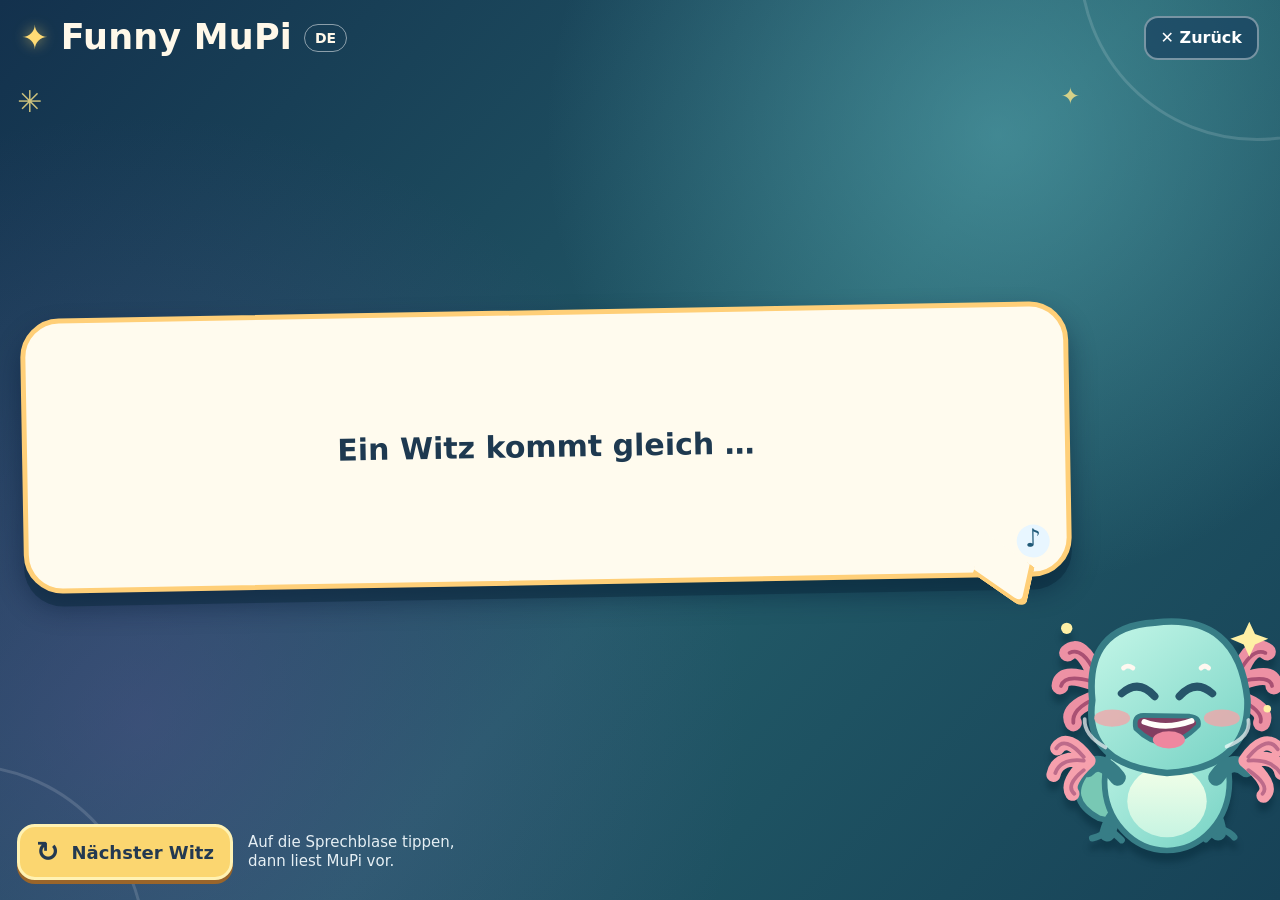
==== examples/funny-mupi/index.html @ 1628cdd8 "feat(community): add offline multilingual Funny MuPi joke app" ====
<!doctype html>
<html lang="de">
<head>
  <meta charset="utf-8">
  <meta name="viewport" content="width=device-width,initial-scale=1">
  <meta name="theme-color" content="#173852">
  <title>Funny MuPi</title>
  <link rel="stylesheet" href="style.css">
</head>
<body>
<main class="app">
  <header class="topbar">
    <div class="brand"><span class="spark" aria-hidden="true">✦</span><h1>Funny MuPi</h1><span id="language" class="pill">DE</span></div>
    <button id="exit" class="exit" type="button">✕ <span id="exit-label">Zurück</span></button>
  </header>
  <section class="stage" aria-label="Witz">
    <div class="decor decor-1" aria-hidden="true">✳</div>
    <div class="decor decor-2" aria-hidden="true">✦</div>
    <button id="bubble" class="bubble" type="button" aria-describedby="hint">
      <span id="joke" class="joke">Ein Witz kommt gleich …</span>
      <span class="bubble-tap" aria-hidden="true">♪</span>
    </button>
    <img class="mupi" src="assets/mupi-laugh.svg" alt="" draggable="false" aria-hidden="true">
  </section>
  <footer class="footer">
    <div class="footer-main">
      <button id="next" class="next" type="button"><span aria-hidden="true">↻</span> <span id="next-label">Nächster Witz</span></button>
      <p id="hint">Auf die Sprechblase tippen, dann liest MuPi vor.</p>
    </div>
    <p id="status" role="status" aria-live="polite"></p>
  </footer>
</main>
<script src="mupibox-sdk.js"></script>
<script src="app.js"></script>
</body>
</html>
---- examples/funny-mupi/style.css ----
:root{font-family:system-ui,-apple-system,"Segoe UI",sans-serif;color:#12314b;background:#0e2842;font-synthesis:none}
*{box-sizing:border-box}
html,body{width:100%;height:100%;margin:0;overflow:hidden}
button{font:inherit;cursor:pointer;touch-action:manipulation}
button:focus-visible{outline:4px solid #ffdb63;outline-offset:4px}
.app{position:relative;display:grid;grid-template-rows:75px minmax(0,1fr) 85px;height:100dvh;min-height:320px;overflow:hidden;
 background:radial-gradient(circle at 78% 15%,#61b6be80 0,transparent 36%),radial-gradient(circle at 11% 80%,#7154a559 0,transparent 45%),linear-gradient(132deg,#13314d,#225b68 55%,#174257)}
.app:before,.app:after{content:"";position:absolute;border:3px solid #ffffff24;border-radius:50%;pointer-events:none}
.app:before{width:350px;height:350px;right:-155px;top:-215px}
.app:after{width:360px;height:360px;left:-220px;bottom:-230px}
.topbar{position:relative;z-index:5;display:flex;justify-content:space-between;align-items:center;padding:13px 21px;gap:15px;color:#fff8e9}
.brand{display:flex;align-items:center;gap:12px}.brand h1{font-size:clamp(24px,4vw,35px);line-height:1;letter-spacing:.2px;margin:0;font-weight:900}
.spark{font-size:33px;color:#ffdb75;text-shadow:0 0 14px #ffda69a0}.pill{font-size:14px;border:1px solid #ffffff80;border-radius:100px;padding:5px 10px;font-weight:750}
.exit{color:#fff;border:2px solid #ffffff65;border-radius:14px;background:#194260ba;padding:9px 15px;min-width:104px;min-height:44px;font-weight:750}
.stage{position:relative;min-height:0;isolation:isolate;padding:5px 210px 0 22px;display:flex;align-items:center;justify-content:center}
.decor{position:absolute;color:#fbe588;font-size:30px;pointer-events:none;opacity:.8}
.decor-1{left:17px;top:9px}.decor-2{right:200px;top:8px;font-size:23px}
.bubble{position:relative;z-index:2;width:100%;height:min(100%,275px);min-height:170px;display:flex;align-items:center;justify-content:center;padding:26px 34px 29px;
 background:#fffbee;border:5px solid #ffcf78;border-radius:39px;box-shadow:0 13px 0 #09283a77,0 14px 27px #00152f70;transform:rotate(-1deg);
 color:#1e3950;text-align:center;transition:transform .14s ease}
.bubble:hover{transform:rotate(0deg) translateY(-2px)}.bubble:active{transform:translateY(4px)}
.bubble:after{content:"";position:absolute;z-index:-1;right:37px;bottom:-23px;width:48px;height:44px;background:#fffbee;border-right:5px solid #ffcf78;border-bottom:5px solid #ffcf78;transform:skewY(27deg) rotate(12deg);border-bottom-right-radius:12px}
.joke{display:block;max-width:100%;white-space:pre-line;font-size:clamp(19px,3.45vw,30px);font-weight:850;line-height:1.3;text-wrap:balance;overflow-wrap:break-word}
.bubble-tap{position:absolute;right:17px;bottom:14px;background:#e8f6ff;color:#215a78;border-radius:50%;width:33px;height:33px;line-height:28px;font-size:25px}
.mupi{position:absolute;right:-10px;bottom:-44px;width:clamp(165px,31vw,246px);height:auto;z-index:3;filter:drop-shadow(0 9px 3px #00233366);animation:wiggle 3.2s ease-in-out infinite;pointer-events:none}
.footer{z-index:4;display:flex;align-items:flex-start;justify-content:space-between;gap:20px;padding:9px 17px 15px;color:#f5fcff}
.footer-main{display:flex;align-items:center;gap:15px;min-width:0}
.next{display:flex;align-items:center;gap:12px;justify-content:center;background:#fbd670;color:#233951;border:3px solid #fff2b3;padding:11px 16px;border-radius:18px;min-height:54px;min-width:190px;box-shadow:0 4px 0 #9a652a;font-weight:900;font-size:18px}
.next span:first-child{font-size:28px;line-height:1}
#hint{font-size:15px;max-width:220px;line-height:1.3;margin:0;opacity:.92}
#status{font-size:13px;line-height:1.25;max-width:250px;margin:6px 220px 0 0;color:#ffdf8b}
@keyframes wiggle{0%,100%{transform:rotate(-2deg)}50%{transform:rotate(2deg) translateY(-5px)}}
@media(max-width:620px){.app{grid-template-rows:62px minmax(0,1fr) 75px}.topbar{padding:10px}.stage{padding:5px 120px 0 11px}.bubble{padding:14px 19px;min-height:140px;border-radius:24px}.bubble:after{right:21px}.joke{font-size:clamp(16px,3.8vw,24px)}.mupi{width:175px;right:-23px;bottom:-30px}.footer{padding:7px 8px}.next{min-width:170px;font-size:16px}.footer-main{gap:7px}#hint{font-size:12px;max-width:135px}#status{margin-right:115px;font-size:11px}.brand h1{font-size:23px}}
@media(max-height:400px){.app{grid-template-rows:55px minmax(0,1fr) 68px}.topbar{padding:7px 14px}.stage{padding-top:0}.bubble{min-height:130px;padding:12px 20px}.footer{padding-top:5px}.mupi{bottom:-31px}}
@media(prefers-reduced-motion:reduce){.mupi{animation:none}.bubble{transition:none}}
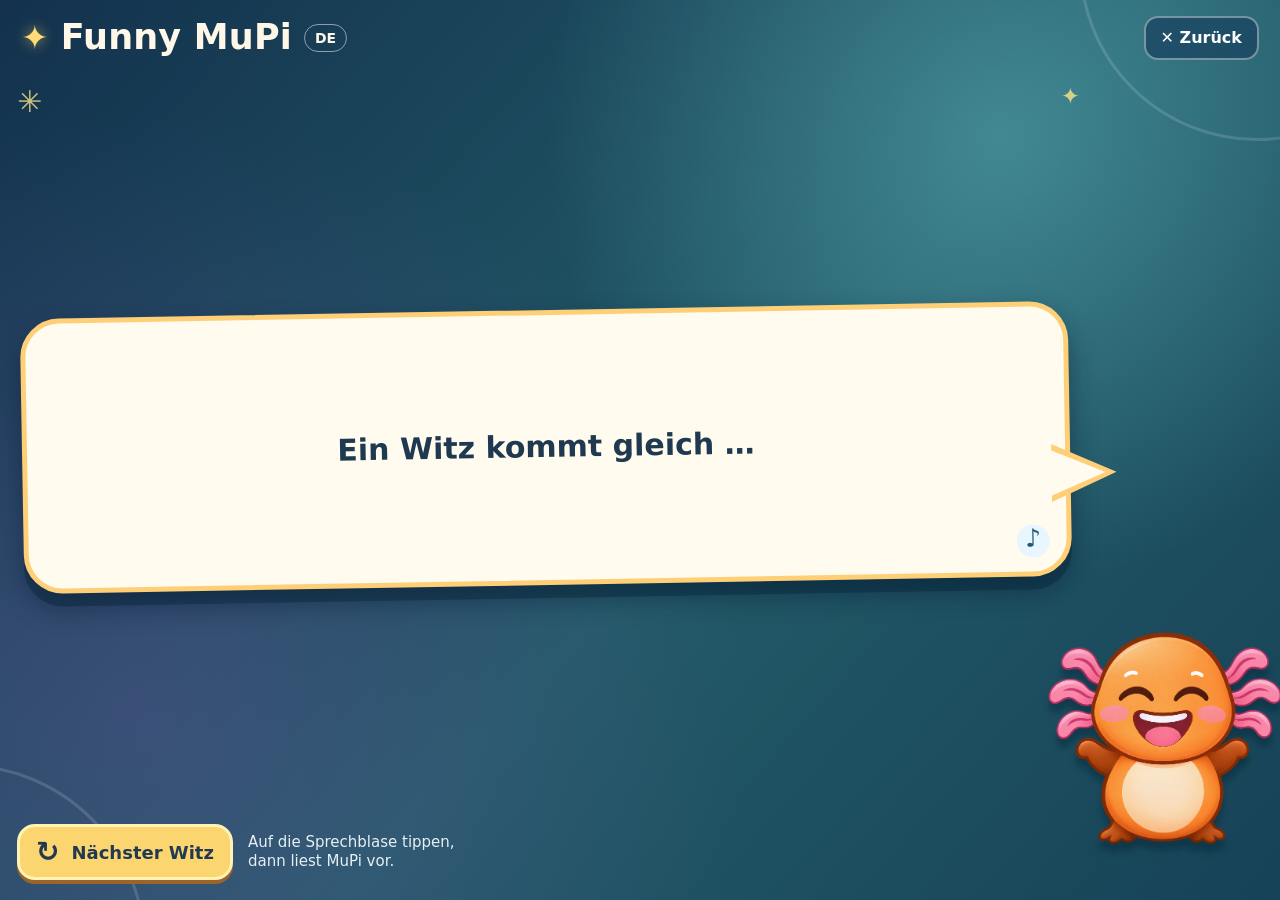
==== commit ec7c390c: "feat(funny-mupi): refined mascot and CC0 laugh after each completed joke" ====
--- a/examples/funny-mupi/index.html
+++ b/examples/funny-mupi/index.html
@@ -20,7 +20,7 @@
       <span id="joke" class="joke">Ein Witz kommt gleich …</span>
       <span class="bubble-tap" aria-hidden="true">♪</span>
     </button>
-    <img class="mupi" src="assets/mupi-laugh.svg" alt="" draggable="false" aria-hidden="true">
+    <img class="mupi" src="assets/mupi-laugh-refined.png" alt="" draggable="false" aria-hidden="true">
   </section>
   <footer class="footer">
     <div class="footer-main">
--- a/examples/funny-mupi/style.css
+++ b/examples/funny-mupi/style.css
@@ -19,10 +19,14 @@
  background:#fffbee;border:5px solid #ffcf78;border-radius:39px;box-shadow:0 13px 0 #09283a77,0 14px 27px #00152f70;transform:rotate(-1deg);
  color:#1e3950;text-align:center;transition:transform .14s ease}
 .bubble:hover{transform:rotate(0deg) translateY(-2px)}.bubble:active{transform:translateY(4px)}
-.bubble:after{content:"";position:absolute;z-index:-1;right:37px;bottom:-23px;width:48px;height:44px;background:#fffbee;border-right:5px solid #ffcf78;border-bottom:5px solid #ffcf78;transform:skewY(27deg) rotate(12deg);border-bottom-right-radius:12px}
-.joke{display:block;max-width:100%;white-space:pre-line;font-size:clamp(19px,3.45vw,30px);font-weight:850;line-height:1.3;text-wrap:balance;overflow-wrap:break-word}
+/* Point the speech balloon towards MuPi's face on the right, not the footer. */
+.bubble:before,.bubble:after{content:"";position:absolute;pointer-events:none;
+ clip-path:polygon(0 0,100% 50%,0 100%)}
+.bubble:before{right:-51px;top:52%;width:65px;height:58px;background:#ffcf78;z-index:0}
+.bubble:after{right:-40px;top:calc(52% + 6px);width:55px;height:46px;background:#fffbee;z-index:1}
+.joke{position:relative;z-index:2;display:block;max-width:100%;white-space:pre-line;font-size:clamp(19px,3.45vw,30px);font-weight:850;line-height:1.3;text-wrap:balance;overflow-wrap:break-word}
 .bubble-tap{position:absolute;right:17px;bottom:14px;background:#e8f6ff;color:#215a78;border-radius:50%;width:33px;height:33px;line-height:28px;font-size:25px}
-.mupi{position:absolute;right:-10px;bottom:-44px;width:clamp(165px,31vw,246px);height:auto;z-index:3;filter:drop-shadow(0 9px 3px #00233366);animation:wiggle 3.2s ease-in-out infinite;pointer-events:none}
+.mupi{position:absolute;right:-8px;bottom:-44px;width:clamp(170px,31vw,246px);height:auto;z-index:1;filter:drop-shadow(0 9px 3px #00233366);animation:wiggle 3.2s ease-in-out infinite;pointer-events:none}
 .footer{z-index:4;display:flex;align-items:flex-start;justify-content:space-between;gap:20px;padding:9px 17px 15px;color:#f5fcff}
 .footer-main{display:flex;align-items:center;gap:15px;min-width:0}
 .next{display:flex;align-items:center;gap:12px;justify-content:center;background:#fbd670;color:#233951;border:3px solid #fff2b3;padding:11px 16px;border-radius:18px;min-height:54px;min-width:190px;box-shadow:0 4px 0 #9a652a;font-weight:900;font-size:18px}
@@ -30,6 +34,6 @@
 #hint{font-size:15px;max-width:220px;line-height:1.3;margin:0;opacity:.92}
 #status{font-size:13px;line-height:1.25;max-width:250px;margin:6px 220px 0 0;color:#ffdf8b}
 @keyframes wiggle{0%,100%{transform:rotate(-2deg)}50%{transform:rotate(2deg) translateY(-5px)}}
-@media(max-width:620px){.app{grid-template-rows:62px minmax(0,1fr) 75px}.topbar{padding:10px}.stage{padding:5px 120px 0 11px}.bubble{padding:14px 19px;min-height:140px;border-radius:24px}.bubble:after{right:21px}.joke{font-size:clamp(16px,3.8vw,24px)}.mupi{width:175px;right:-23px;bottom:-30px}.footer{padding:7px 8px}.next{min-width:170px;font-size:16px}.footer-main{gap:7px}#hint{font-size:12px;max-width:135px}#status{margin-right:115px;font-size:11px}.brand h1{font-size:23px}}
+@media(max-width:620px){.app{grid-template-rows:62px minmax(0,1fr) 75px}.topbar{padding:10px}.stage{padding:5px 120px 0 11px}.bubble{padding:14px 19px;min-height:140px;border-radius:24px}.bubble:before{right:-36px;width:49px;height:44px;top:48%}.bubble:after{right:-29px;width:42px;height:34px;top:calc(48% + 5px)}.joke{font-size:clamp(16px,3.8vw,24px)}.mupi{width:175px;right:-23px;bottom:-30px}.footer{padding:7px 8px}.next{min-width:170px;font-size:16px}.footer-main{gap:7px}#hint{font-size:12px;max-width:135px}#status{margin-right:115px;font-size:11px}.brand h1{font-size:23px}}
 @media(max-height:400px){.app{grid-template-rows:55px minmax(0,1fr) 68px}.topbar{padding:7px 14px}.stage{padding-top:0}.bubble{min-height:130px;padding:12px 20px}.footer{padding-top:5px}.mupi{bottom:-31px}}
 @media(prefers-reduced-motion:reduce){.mupi{animation:none}.bubble{transition:none}}
